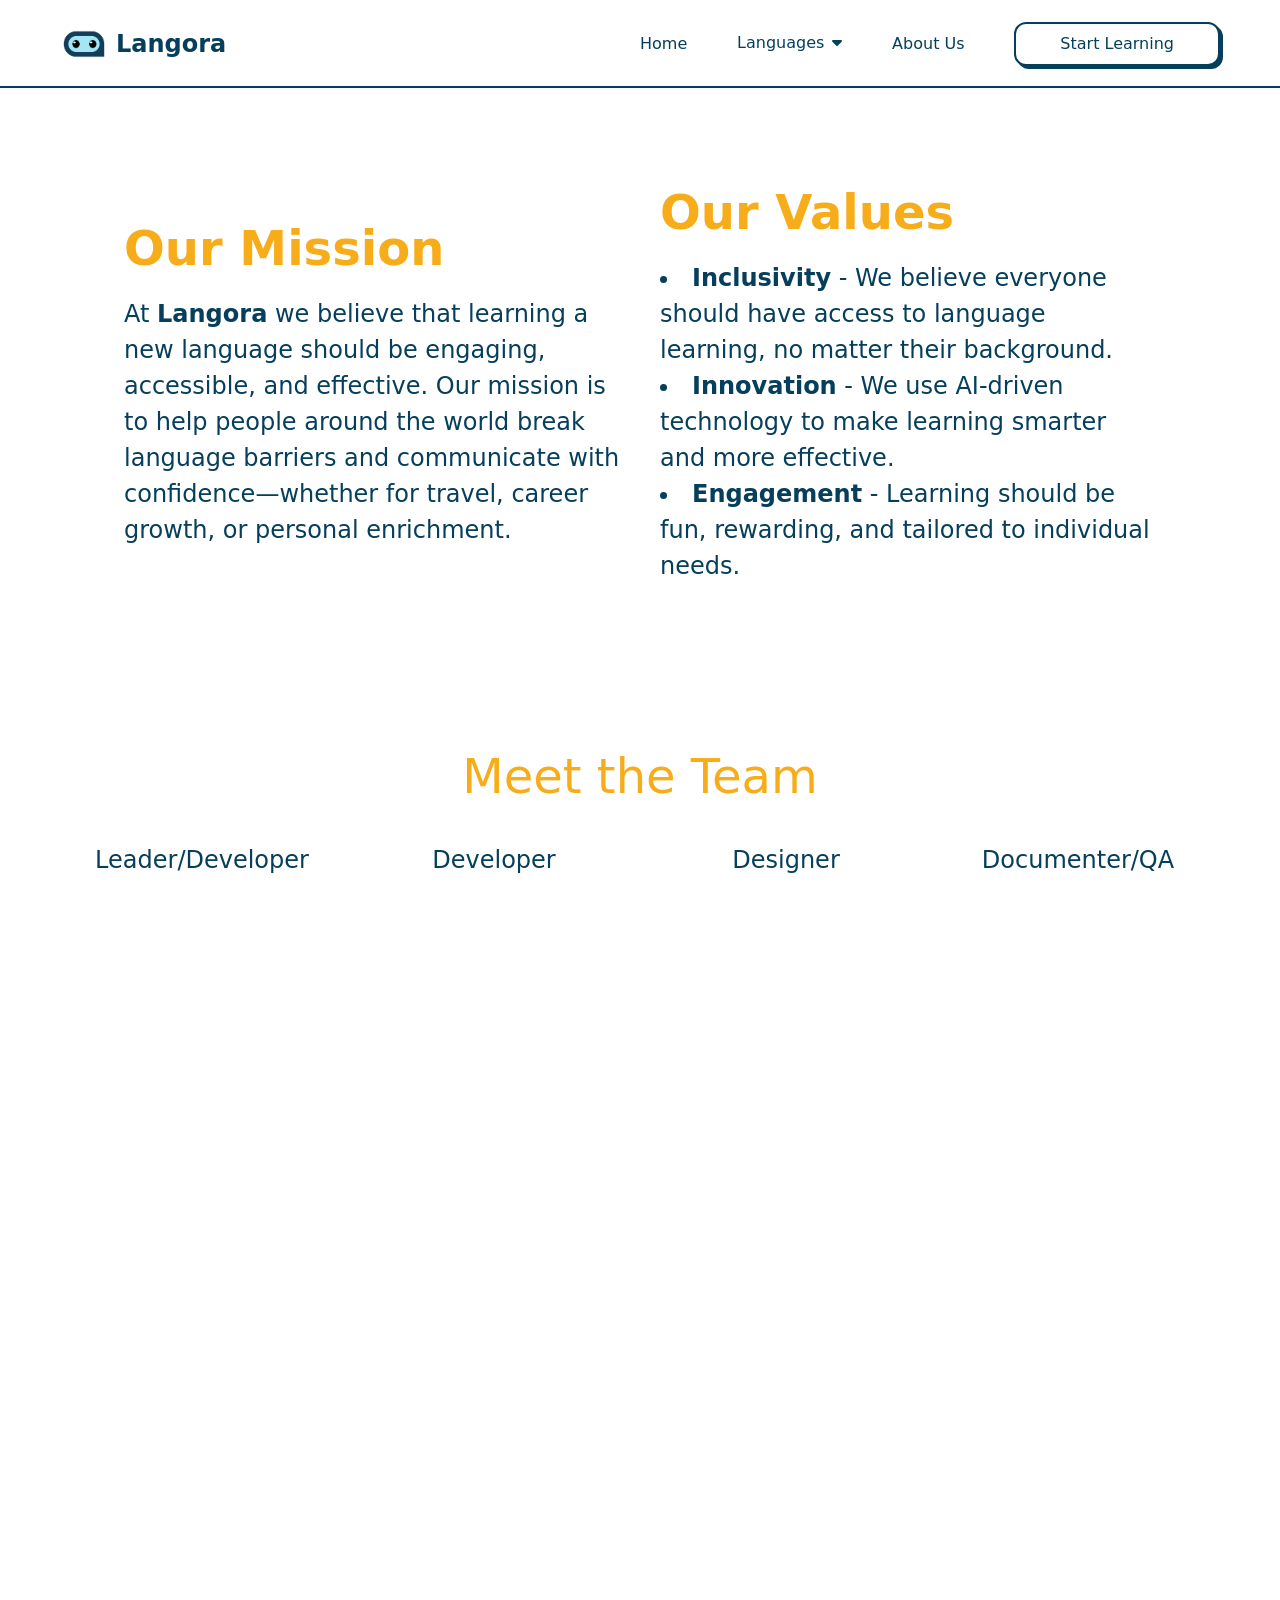
==== pages/about-us-page/index.html @ 82b2d86f "feat(ui): add responsive login and signup pages Implemented the login and signup pages with full res" ====
<!doctype html>
<html>
<head>
    <meta charset="UTF-8">
    <meta name="viewport" content="width=device-width, initial-scale=1.0">
    <link href="../../src/output.css" rel="stylesheet">
    <link rel="stylesheet" href="./assets/css/style.css">
    <link rel="preconnect" href="https://fonts.googleapis.com">
    <link rel="preconnect" href="https://fonts.gstatic.com" crossorigin>
    <link href="https://fonts.googleapis.com/css2?family=Poppins:ital,wght@0,100;0,200;0,300;0,400;0,500;0,600;0,700;0,800;0,900;1,100;1,200;1,300;1,400;1,500;1,600;1,700;1,800;1,900&display=swap" rel="stylesheet">
    <link rel="stylesheet" href="https://cdnjs.cloudflare.com/ajax/libs/font-awesome/6.0.0/css/all.min.css">
    <title>About Us</title>
</head>
<body class="flex flex-col h-screen lg:min-h-screen xl:min-h-screen lg:overflow-visible xl:overflow-visible">

    <!-- Header pc/laptop  -->
    <header class="bg-white header-div-pc-laptop fixed top-0 w-full flex flex-col justify-between xl:px-15 xl:py-5 lg:px-12 lg:py-3 px-10 py-3 xl:gap-0 lg:gap-0 md:gap-4 gap-3 text-primary">

        <div class="flex text-md">
            <div class="flex  items-center w-1/2 gap-2">
                <img class="xl:h-12 xl:w-12 lg:h-11 lg:w-11 md:h-10 md:w-10 h-9 w-9 " src="./assets/img/logo-app-rmv.png" alt="">
                <h1 class="xl:text-2xl text-xl font-bold">Langora</h1>
            </div>

            <nav class="flex xl:justify-end lg:justify-end  w-1/2">
                <ul class="flex w-full xl:justify-between xl:items-center lg:justify-between lg:items-center justify-end ">
                    <a class="xl:block lg:block hidden hover:text-third transition duration-200" href="../../index.html">Home</a>
                    <div class="relative group">
                        <a href="#" class="xl:block lg:block hidden border-b-2 border-transparent hover:text-third transition duration-200">Languages<i class="fa-solid fa-caret-down ml-2"></i></a>
                        <!-- Dropdown Menu -->
                        <div class="absolute z-10 overflow-y-auto bg-white left-[-60px] mt-1 w-48 h-48 shadow-md rounded-md opacity-0 invisible group-hover:opacity-100 group-hover:visible transition-all duration-300">
                            <a href="#" class="block px-4 py-2 hover:bg-gray-100">Spanish</a>
                            <a href="#" class="block px-4 py-2 hover:bg-gray-100">French</a>
                            <a href="#" class="block px-4 py-2 hover:bg-gray-100">German</a>
                            <a href="#" class="block px-4 py-2 hover:bg-gray-100">Japanese</a>
                            <a href="#" class="block px-4 py-2 hover:bg-gray-100">Mandarin</a>
                            <a href="#" class="block px-4 py-2 hover:bg-gray-100">Korean</a>
                            <a href="#" class="block px-4 py-2 hover:bg-gray-100">English</a>
                            <a href="#" class="block px-4 py-2 hover:bg-gray-100">Tagalog</a>
                            <a href="#" class="block px-4 py-2 hover:bg-gray-100">Portugese</a>
                        </div>
                    </div>
                    <a class="xl:block lg:block hidden hover:text-third transition duration-200" href="">About Us</a>
                    <a href="../login-page/index.html"><button class="bg-white xl:px-11 xl:py-2 lg:px-9 lg:py-1 md:px-6 py-1 px-4 border-2 rounded-xl border-primary shadow-[3px_3px_0px_0px_#063f5c] active:shadow-none ">
                        Start Learning
                    </button></a>

                </ul>
            </nav>
        </div>

        <div class="absolute bottom-0 left-0 w-full h-1 border-b-2 border-primary"></div>

        <nav class="xl:hidden lg:hidden">
            <ul class="flex w-full justify-evenly items-center text-primary ">
                <a class="hover:text-fourth" href="../../index.html">Home</a>
                <div class="relative">
                    <a href="#" class="language-toggle border-b-2 border-transparent hover:text-fourth transition duration-200">Languages</a>
                    <div class="absolute z-10 bg-white left-0 mt-2 w-48 max-h-48 shadow-md rounded-md overflow-y-auto hidden">
                        <a href="#" class="block px-4 py-2 hover:bg-gray-100">Spanish</a>
                        <a href="#" class="block px-4 py-2 hover:bg-gray-100">French</a>
                        <a href="#" class="block px-4 py-2 hover:bg-gray-100">German</a>
                        <a href="#" class="block px-4 py-2 hover:bg-gray-100">Japanese</a>
                        <a href="#" class="block px-4 py-2 hover:bg-gray-100">Mandarin</a>
                        <a href="#" class="block px-4 py-2 hover:bg-gray-100">Korean</a>
                        <a href="#" class="block px-4 py-2 hover:bg-gray-100">English</a>
                        <a href="#" class="block px-4 py-2 hover:bg-gray-100">Tagalog</a>
                        <a href="#" class="block px-4 py-2 hover:bg-gray-100">Portuguese</a>
                    </div>
                </div>
                <a class="hover:text-fourth" href="">About Us</a>
            </ul>
        </nav>
    </header>

        <!-- Main Content desktop/laptop -->
    <main class="main-desk-lap flex-col grid xl:px-15 xl:py-5 px-9 py-3 w-full xl:mt-32 lg:mt-24 mt-30 xl:gap-10 lg:gap-10 ">

            <div class=" grid mt-10 xl:grid-cols-[1fr_1fr] lg:grid-cols-[1fr_1fr] md:grid-cols-[1fr_1fr] items-center xl:mx-16 lg:mx-8 gap-10">
            <div class="grid xl:gap-6 lg:gap-6 md:gap-6 gap-3 max-w-2xl">
                <h1 class="xl:text-5xl lg:text-4xl md:text-2xl text-xl font-bold text-secondary">Our Mission</h1>
                <h3 class="xl:text-2xl lg:text-lg md:text-base text-sm text-primary xl:leading-9 lg:leading-8">
                      At <span class="font-bold">Langora</span> we believe that learning a new language should be engaging, accessible, and effective. Our mission is to help people around the world break language barriers and communicate with confidence—whether for travel, career growth, or personal enrichment.
                </h3>

            </div>

            <div class="grid xl:gap-6 lg:gap-6 md:gap-6 gap-3 max-w-2xl">
                <h1 class="xl:text-5xl lg:text-4xl md:text-2xl text-xl font-bold text-secondary">Our Values</h1>
                <h3 class="xl:text-2xl lg:text-lg md:text-base text-sm text-primary xl:leading-9 lg:leading-8">
                        <li><strong class="text-primary">Inclusivity</strong> - We believe everyone should have access to language learning, no matter their background.</li>
                        <li><strong class="text-primary">Innovation</strong> - We use AI-driven technology to make learning smarter and more effective.</li>
                        <li><strong class="text-primary">Engagement</strong> - Learning should be fun, rewarding, and tailored to individual needs.</li>
                    </ul>
                </h3>

            </div>


        </div>

        <div class="grid gap-6 xl:mt-32 lg:mt-32 mt-25 mb-40">
            <h1 class="xl:text-5xl lg:text-4xl md:text-2xl text-xl text-center text-secondary font-medium "> Meet the Team </h1>

            <div class=" xl:mt-5 lg:mt-5 md:mt-2 grid grid-cols-2 xl:gap-2 lg:gap-2 md:gap-7 gap-x-7 gap-y-5 w-full justify-items-center text-center md:grid-cols-4 lg:grid-cols-4 xl:grid-cols-4">
                    <div class="flex flex-col gap-10">
                        <p class="xl:text-2xl lg:text-xl md:text-lg text-md text-primary font-medium">Leader/Developer</p>
                        <img src="./assets/img/jamie.jpg" class="xl:w-[250px] lg:w-[200px] md:w-[150px] w-[150px] shadow-[-8px_8px_0px_0px_var(--color-third)]">
                    </div>
                    <div class="flex flex-col gap-10">
                        <p class="xl:text-2xl lg:text-xl md:text-lg text-md text-primary font-medium">Developer</p>
                        <img src="./assets/img/stephen.jpeg" class="xl:w-[250px] lg:w-[200px] md:w-[150px] w-[150px] shadow-[-8px_8px_0px_0px_var(--color-third)]">
                    </div>
                    <div class="flex flex-col gap-10">
                        <p class="xl:text-2xl lg:text-xl md:text-lg text-md text-primary font-medium">Designer</p>
                        <img src="./assets/img/brendan.jpg" class="xl:w-[250px] lg:w-[200px] md:w-[150px] w-[150px] shadow-[-8px_8px_0px_0px_var(--color-third)]">
                    </div>
                    <div class="flex flex-col gap-10">
                        <p class="xl:text-2xl lg:text-xl md:text-lg text-md text-primary font-medium">Documenter/QA</p>
                        <img src="./assets/img/jom.png" class="xl:w-[250px] lg:w-[200px] md:w-[150px] w-[150px] shadow-[-8px_8px_0px_0px_var(--color-third)]">
                    </div>


            </div>

        </div>

        <section class="">
            <!-- Title and Text -->
            <div class="text-left xl:flex xl:flex-row xl:items-center xl:gap-10 lg:flex lg:flex-row lg:items-center lg:gap-8 md:flex md:flex-row md:items-center md:gap-4 w-full mb-25">
                <h2 class="font-bold text-secondary xl:w-[300px] lg:w-[200px] md:w-[230px] w-[140px] xl:text-6xl lg:text-4xl md:text-4xl text-3xl xl:text-center lg:text-center md:text-center xl:ml-30 lg:ml-15">Our Story</h2>
                <p class="mt-4 text-gray-700 xl:w-[900px] lg:w-[570px] md:w-[450px] w-[350px] xl:text-2xl lg:text-xl md:text-lg text-md ">
                    <span class="font-bold text-primary">Langora</span> was created by a team of college students who wanted to make language learning more fun and interactive. We saw the struggle of traditional methods dull textbooks, rigid lessons and decided to change the game with AI-powered learning, real-world practice, and a gamified experience.
                </p>
            </div>

            <!-- Call to Action -->
             <div class="flex flex-col place-items-center gap-4">
                 <h2 class="font-bold text-primary xl:hidden lg:hidden md:hidden block xl:w-[500px] lg:w-[400px] md:w-[400px] w-fit xl:text-5xl lg:text-4xl md:text-3xl text-3xl xl:text-center lg:text-center md:text-center">Join the Community!</h2>
                      <div class="relative flex flex-col place-items-center text-left xl:flex xl:flex-row xl:items-center xl:gap-10 lg:flex lg:flex-row lg:items-center lg:gap-8 md:flex md:flex-row md:items-center md:gap-4 w-full xl:pb-10">
                          <!-- Info Box -->
                          <div class="bg-fourth border-1 border-primary p-4 rounded-lg shadow-md xl:w-[800px] lg:w-[500px] md:w-[500px] w-[300px] xl:ml-5 lg:ml-15">
                              <p class="text-gray-700 text-center xl:text-lg lg:text-md md:text-xs text-xs">
                                  Whether you're a beginner or aiming for fluency, <span class="font-bold text-primary">Langora</span> makes the journey smooth and enjoyable. 
                                  <span class="font-bold text-primary">Join thousands of learners worldwide</span> and take your first step toward mastering a new language today!
                              </p>
                          </div>
                          <h2 class="font-bold text-primary xl:block lg:block md:block hidden xl:w-[500px] lg:w-[400px] md:w-[400px] w-[400px] text-center xl:text-5xl lg:text-4xl md:text-3xl text-3xl xl:text-center lg:text-center md:text-center">Join the Community!</h2>
     
                          <div class="absolute t-0 place-items-center xl:left-185 xl:bottom-4 lg:left-121 lg:bottom-[-25px] md:left-81 md:bottom-[-27px] left-66 bottom-[-20px]">
                              <button class="flex items-center xl:py-2 xl:px-5 lg:py-1 lg:px-3.5 md:py-1 md:px-3 py-1.5 px-3 space-x-2 shadow-[-5px_5px_0px_0px_var(--color-third)] bg-primary text-third font-semibold rounded-full">
                                  <span class="text-secondary">👉</span>
                                  <span class="xl:text-sm lg:text-xs md:text-xs text-xs">JOIN</span>
                              </button>
                          </div>
                      </div>
             </div>

        </section>

            </div>

        </div>

    </main>

    <!-- footer  -->
    <footer class="footer-desk-lap  w-full border-t-2 border-primary xl:px-15 xl:py-12 lg:px-12 lg:py-10  px-10 py-8 mt-30 xl:flex-row lg:flex-row md:flex-row flex-col">
        <div class=" xl:w-[40%] lg:w-[40%] md:w-[40%] w-full text-primary flex xl:flex-col lg:flex-col md:flex-col gap-2  ">

            <div class="flex items-center gap-2">
                <img class="xl:h-12 xl:w-12 h-9 w-9" src="./assets/img/logo-app-rmv.png" alt="">
                <h1 class="xl:text-2xl text-2xl font-bold">Langora</h1>
            </div>



            <!--hidden type shit-->
            <div class="xl:hidden lg:hidden md:hidden flex  flex-col pl-16 gap-1">
                <div class="flex text-xl gap-3 w-fit">
                    <a href="" class=""><i class="fa-brands fa-facebook "></i></a>
                    <a href="" class=""><i class="fa-brands fa-instagram "></i></a>
                    <a href="" class=""><i class="fa-solid fa-envelope "></i></a>
                </div>
                <div class=" text-sm font-medium">
                    <p class="">All rights reserved.</p>
                </div>
            </div>



            <div class="xl:block lg:block md:block hidden xl:text-3xl lg:text-2xl text-xl gap-3 w-fit pl-1">
                <a href="" class=""><i class="fa-brands fa-facebook "></i></a>
                <a href="" class=""><i class="fa-brands fa-instagram "></i></a>
                <a href="" class=""><i class="fa-solid fa-envelope "></i></a>
            </div>
            <div class="xl:block lg:block md:block hidden  xl:text-sm text-xs font-medium pl-1">
                <p class="xl:text-lg lg:text-lg md:text-sm ">© 2025 Langora. All rights reserved.</p>
            </div>
        </div>

        <div class="xl:w-[60%] lg:w-[60%] md:w-[60%] w-full xl:mt-0 lg:mt-0 md:mt-0 mt-10 flex justify-evenly gap-6 pt-3 ">
            <div class=" xl:text-lg lg:text-base md:text-sm text-primary flex flex-col gap-2">
                <h2 class="font-semibold">Terms & Policies</h2>
                <a href=""><p class="xl:text-base text-sm">Privacy</p></a>
                <a href=""><p class="xl:text-base text-sm">Terms & Condition</p></a>
            </div>

            <div class=" xl:text-lg lg:text-base md:text-sm text-primary flex flex-col gap-2">
                <h2 class="font-semibold">Learn With Us</h2>
                <a href=""><p class="xl:text-base text-sm">Languages Offered</p></a>
                <a href=""><p class="xl:text-base text-sm">Community Forum</p></a>
                <a href=""><p class="xl:text-base text-sm">Mobile App</p></a>
            </div>

            <div class=" xl:text-lg lg:text-base md:text-sm text-primary flex flex-col gap-2">
                <h2 class="font-semibold">Support</h2>
                <a href=""><p class="xl:text-base text-sm">Help Center</p></a>
                <a href=""><p class="xl:text-base text-sm">Refund Policy</p></a>
                <a href=""><p class="xl:text-base text-sm">FAQs</p></a>
            </div>
        </div>

    </footer>

    <script src="../page2/assets/js/scripts.js"></script>

</body>
</html>
---- pages/about-us-page/assets/css/style.css ----
@import url(../../src/output.css);
@import url(../../src/input.css);

html,
body {
    overflow-x: hidden;
    max-width: 100vw;

}

/*  {
    outline: 1px solid green
} */


.header-div-phone-tablet{
    display: flex;
}

.icons-size {
    font-size: var(--text-xl);
}

.main-desk-lap {
    display: flex;
}
.footer-desk-lap{
    display: flex;
}

.interactive-p {
    border-radius: var(--radius-xl);
    box-shadow: -5px 5px 0px 0px var(--color-third);
    color: var(--color-primary);
}

.gamified-p {
    border-radius: var(--radius-xl);
    box-shadow: 5px 5px 0px 0px var(--color-third);
    color: var(--color-primary);
}
.ai-p{
    border-radius: var(--radius-xl);
    box-shadow: -5px 5px 0px 0px var(--color-third);
    color: var(--color-primary);
}

.anytime-p {
    border-radius: var(--radius-xl);
    box-shadow: 5px 5px 0px 0px var(--color-third);
    color: var(--color-primary);
}




@media (min-width: 640px) { /* sm pero di need */

}

@media (min-width: 768px) { /* md */
    .interactive-p {
        border-radius: var(--radius-xl);
        box-shadow: -5px 5px 0px 0px var(--color-third);
    }

    .gamified-p {
        border-radius: var(--radius-xl);
        box-shadow: -5px 5px 0px 0px var(--color-third);
    }
    .ai-p{
        border-radius: var(--radius-xl);
        box-shadow: 5px 5px 0px 0px var(--color-third);
    }

    .anytime-p {
        border-radius: var(--radius-xl);
        box-shadow: 5px 5px 0px 0px var(--color-third);
    }

}

@media (min-width: 1024px) { /* lg */
    .interactive-p {
        border-radius: var(--radius-xl);
        box-shadow: -5px 5px 0px 0px var(--color-third);
    }

    .gamified-p {
        border-radius: var(--radius-xl);
        box-shadow: -5px 5px 0px 0px var(--color-third);
    }
    .ai-p{
        border-radius: var(--radius-xl);
        box-shadow: 5px 5px 0px 0px var(--color-third);
    }

    .anytime-p {
        border-radius: var(--radius-xl);
        box-shadow: 5px 5px 0px 0px var(--color-third);
    }
}

@media (min-width: 1280px) { /* xl */

    .interactive-p {
        border-radius: var(--radius-xl);
        box-shadow: -5px 5px 0px 0px var(--color-third);
    }

    .gamified-p {
        border-radius: var(--radius-xl);
        box-shadow: -5px 5px 0px 0px var(--color-third);
    }
    .ai-p{
        border-radius: var(--radius-xl);
        box-shadow: 5px 5px 0px 0px var(--color-third);
    }

    .anytime-p {
        border-radius: var(--radius-xl);
        box-shadow: 5px 5px 0px 0px var(--color-third);
    }

}
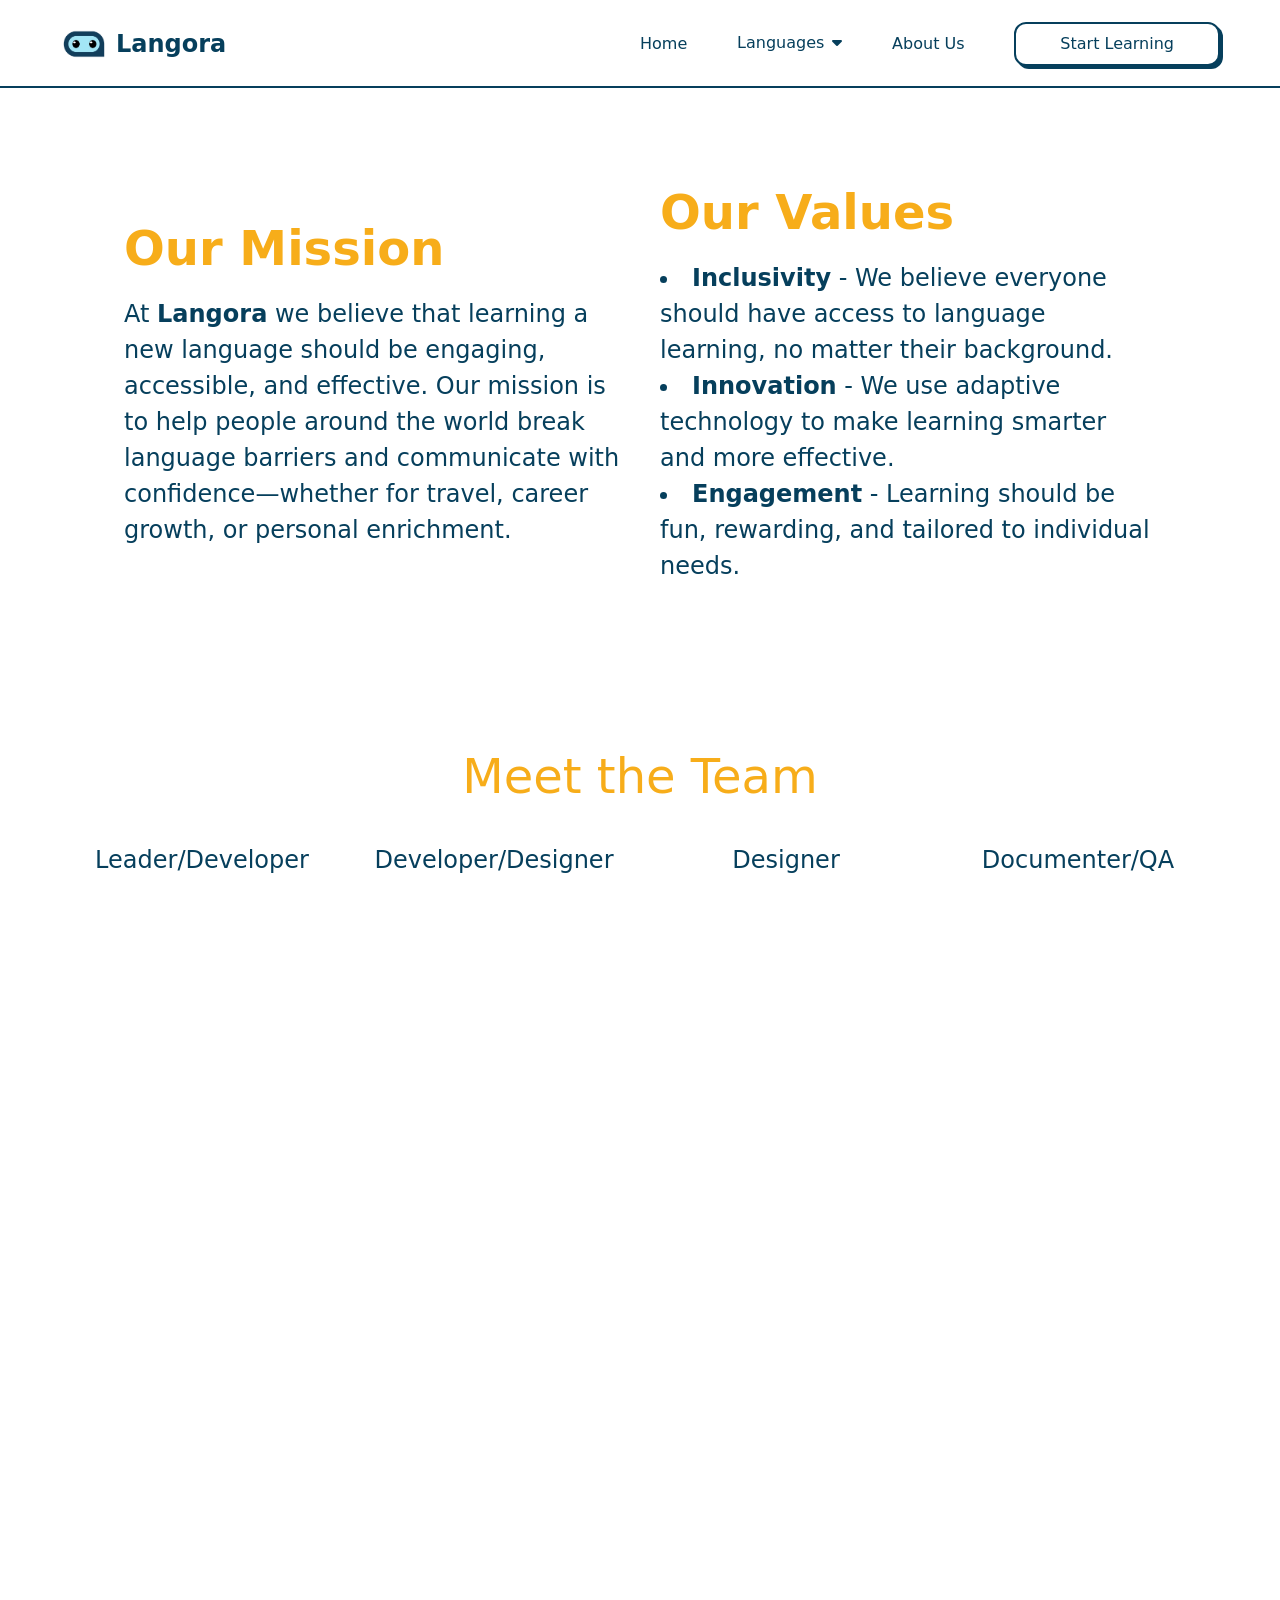
==== commit 7ae708fe: "feat: add hover effects & form validations Implemented hover effects across multiple pages to improv" ====
--- a/pages/about-us-page/index.html
+++ b/pages/about-us-page/index.html
@@ -41,7 +41,7 @@
                         </div>
                     </div>
                     <a class="xl:block lg:block hidden hover:text-third transition duration-200" href="">About Us</a>
-                    <a href="../login-page/index.html"><button class="bg-white xl:px-11 xl:py-2 lg:px-9 lg:py-1 md:px-6 py-1 px-4 border-2 rounded-xl border-primary shadow-[3px_3px_0px_0px_#063f5c] active:shadow-none ">
+                    <a href="../login-page/index.html"><button class="bg-white xl:px-11 xl:py-2 lg:px-9 lg:py-1 md:px-6 py-1 px-4 border-2 rounded-xl border-primary shadow-[3px_3px_0px_0px_#063f5c] active:shadow-none active:translate-x-[3px] active:translate-y-[3px] transition-all duration-100">
                         Start Learning
                     </button></a>
 
@@ -89,7 +89,7 @@
                 <h1 class="xl:text-5xl lg:text-4xl md:text-2xl text-xl font-bold text-secondary">Our Values</h1>
                 <h3 class="xl:text-2xl lg:text-lg md:text-base text-sm text-primary xl:leading-9 lg:leading-8">
                         <li><strong class="text-primary">Inclusivity</strong> - We believe everyone should have access to language learning, no matter their background.</li>
-                        <li><strong class="text-primary">Innovation</strong> - We use AI-driven technology to make learning smarter and more effective.</li>
+                        <li><strong class="text-primary">Innovation</strong> - We use adaptive technology to make learning smarter and more effective.</li>
                         <li><strong class="text-primary">Engagement</strong> - Learning should be fun, rewarding, and tailored to individual needs.</li>
                     </ul>
                 </h3>
@@ -108,7 +108,7 @@
                         <img src="./assets/img/jamie.jpg" class="xl:w-[250px] lg:w-[200px] md:w-[150px] w-[150px] shadow-[-8px_8px_0px_0px_var(--color-third)]">
                     </div>
                     <div class="flex flex-col gap-10">
-                        <p class="xl:text-2xl lg:text-xl md:text-lg text-md text-primary font-medium">Developer</p>
+                        <p class="xl:text-2xl lg:text-xl md:text-lg text-md text-primary font-medium">Developer/Designer</p>
                         <img src="./assets/img/stephen.jpeg" class="xl:w-[250px] lg:w-[200px] md:w-[150px] w-[150px] shadow-[-8px_8px_0px_0px_var(--color-third)]">
                     </div>
                     <div class="flex flex-col gap-10">
@@ -148,7 +148,7 @@
                           <h2 class="font-bold text-primary xl:block lg:block md:block hidden xl:w-[500px] lg:w-[400px] md:w-[400px] w-[400px] text-center xl:text-5xl lg:text-4xl md:text-3xl text-3xl xl:text-center lg:text-center md:text-center">Join the Community!</h2>
      
                           <div class="absolute t-0 place-items-center xl:left-185 xl:bottom-4 lg:left-121 lg:bottom-[-25px] md:left-81 md:bottom-[-27px] left-66 bottom-[-20px]">
-                              <button class="flex items-center xl:py-2 xl:px-5 lg:py-1 lg:px-3.5 md:py-1 md:px-3 py-1.5 px-3 space-x-2 shadow-[-5px_5px_0px_0px_var(--color-third)] bg-primary text-third font-semibold rounded-full">
+                              <button class="flex items-center xl:py-2 xl:px-5 lg:py-1 lg:px-3.5 md:py-1 md:px-3 py-1.5 px-3 space-x-2 shadow-[-5px_5px_0px_0px_var(--color-third)] bg-primary text-third font-semibold rounded-full active:shadow-none active:translate-x-[-5px] active:translate-y-[5px] transition-all duration-100">
                                   <span class="text-secondary">👉</span>
                                   <span class="xl:text-sm lg:text-xs md:text-xs text-xs">JOIN</span>
                               </button>
@@ -202,22 +202,22 @@
         <div class="xl:w-[60%] lg:w-[60%] md:w-[60%] w-full xl:mt-0 lg:mt-0 md:mt-0 mt-10 flex justify-evenly gap-6 pt-3 ">
             <div class=" xl:text-lg lg:text-base md:text-sm text-primary flex flex-col gap-2">
                 <h2 class="font-semibold">Terms & Policies</h2>
-                <a href=""><p class="xl:text-base text-sm">Privacy</p></a>
-                <a href=""><p class="xl:text-base text-sm">Terms & Condition</p></a>
+                <a href=""><p class="xl:text-base text-sm hover:text-third hover:scale-105 transition-all duration-200">Privacy</p></a>
+                <a href=""><p class="xl:text-base text-sm hover:text-third hover:scale-105 transition-all duration-200">Terms & Condition</p></a>
             </div>
 
             <div class=" xl:text-lg lg:text-base md:text-sm text-primary flex flex-col gap-2">
                 <h2 class="font-semibold">Learn With Us</h2>
-                <a href=""><p class="xl:text-base text-sm">Languages Offered</p></a>
-                <a href=""><p class="xl:text-base text-sm">Community Forum</p></a>
-                <a href=""><p class="xl:text-base text-sm">Mobile App</p></a>
+                <a href=""><p class="xl:text-base text-sm hover:text-third hover:scale-105 transition-all duration-200">Languages Offered</p></a>
+                <a href=""><p class="xl:text-base text-sm hover:text-third hover:scale-105 transition-all duration-200">Community Forum</p></a>
+                <a href=""><p class="xl:text-base text-sm hover:text-third hover:scale-105 transition-all duration-200">Mobile App</p></a>
             </div>
 
             <div class=" xl:text-lg lg:text-base md:text-sm text-primary flex flex-col gap-2">
                 <h2 class="font-semibold">Support</h2>
-                <a href=""><p class="xl:text-base text-sm">Help Center</p></a>
-                <a href=""><p class="xl:text-base text-sm">Refund Policy</p></a>
-                <a href=""><p class="xl:text-base text-sm">FAQs</p></a>
+                <a href=""><p class="xl:text-base text-sm hover:text-third hover:scale-105 transition-all duration-200">Help Center</p></a>
+                <a href=""><p class="xl:text-base text-sm hover:text-third hover:scale-105 transition-all duration-200">Refund Policy</p></a>
+                <a href=""><p class="xl:text-base text-sm hover:text-third hover:scale-105 transition-all duration-200">FAQs</p></a>
             </div>
         </div>
 
